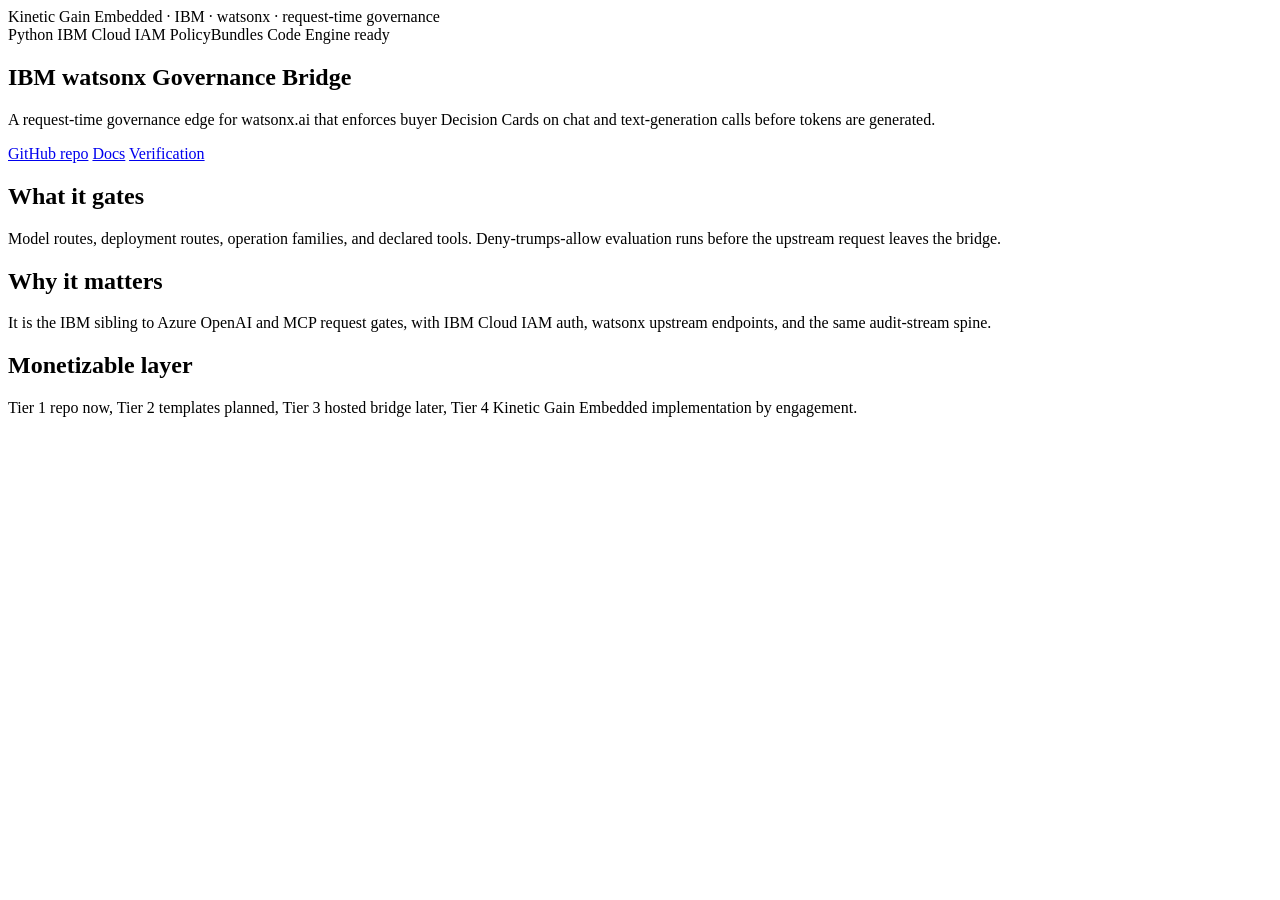
==== site/index.html @ 895012f1 "Initial commit" ====
<!doctype html>
<html lang="en">
<head>
  <meta charset="utf-8">
  <meta name="viewport" content="width=device-width, initial-scale=1">
  <title>IBM watsonx Governance Bridge</title>
  <meta name="description" content="Request-time governance bridge for IBM watsonx.ai. Enforces Decision Card derived PolicyBundles on chat and text-generation calls.">
  <link rel="canonical" href="https://watsonx.kineticgain.com/">
  <link rel="stylesheet" href="/assets/styles.css">
</head>
<body>
  <main class="wrap">
    <div class="topbar">Kinetic Gain Embedded · IBM · watsonx · request-time governance</div>
    <section class="hero">
      <div class="chips">
        <span class="chip">Python</span>
        <span class="chip">IBM Cloud IAM</span>
        <span class="chip">PolicyBundles</span>
        <span class="chip">Code Engine ready</span>
      </div>
      <h1>IBM watsonx Governance Bridge</h1>
      <p>A request-time governance edge for watsonx.ai that enforces buyer Decision Cards on chat and text-generation calls before tokens are generated.</p>
      <div class="links">
        <a class="button" href="https://github.com/mizcausevic-dev/ibm-watsonx-governance-bridge">GitHub repo</a>
        <a class="button" href="/docs/">Docs</a>
        <a class="button" href="/verification/">Verification</a>
      </div>
    </section>
    <section class="grid">
      <article class="panel">
        <h2>What it gates</h2>
        <p>Model routes, deployment routes, operation families, and declared tools. Deny-trumps-allow evaluation runs before the upstream request leaves the bridge.</p>
      </article>
      <article class="panel">
        <h2>Why it matters</h2>
        <p>It is the IBM sibling to Azure OpenAI and MCP request gates, with IBM Cloud IAM auth, watsonx upstream endpoints, and the same audit-stream spine.</p>
      </article>
      <article class="panel">
        <h2>Monetizable layer</h2>
        <p>Tier 1 repo now, Tier 2 templates planned, Tier 3 hosted bridge later, Tier 4 Kinetic Gain Embedded implementation by engagement.</p>
      </article>
    </section>
  </main>
</body>
</html>
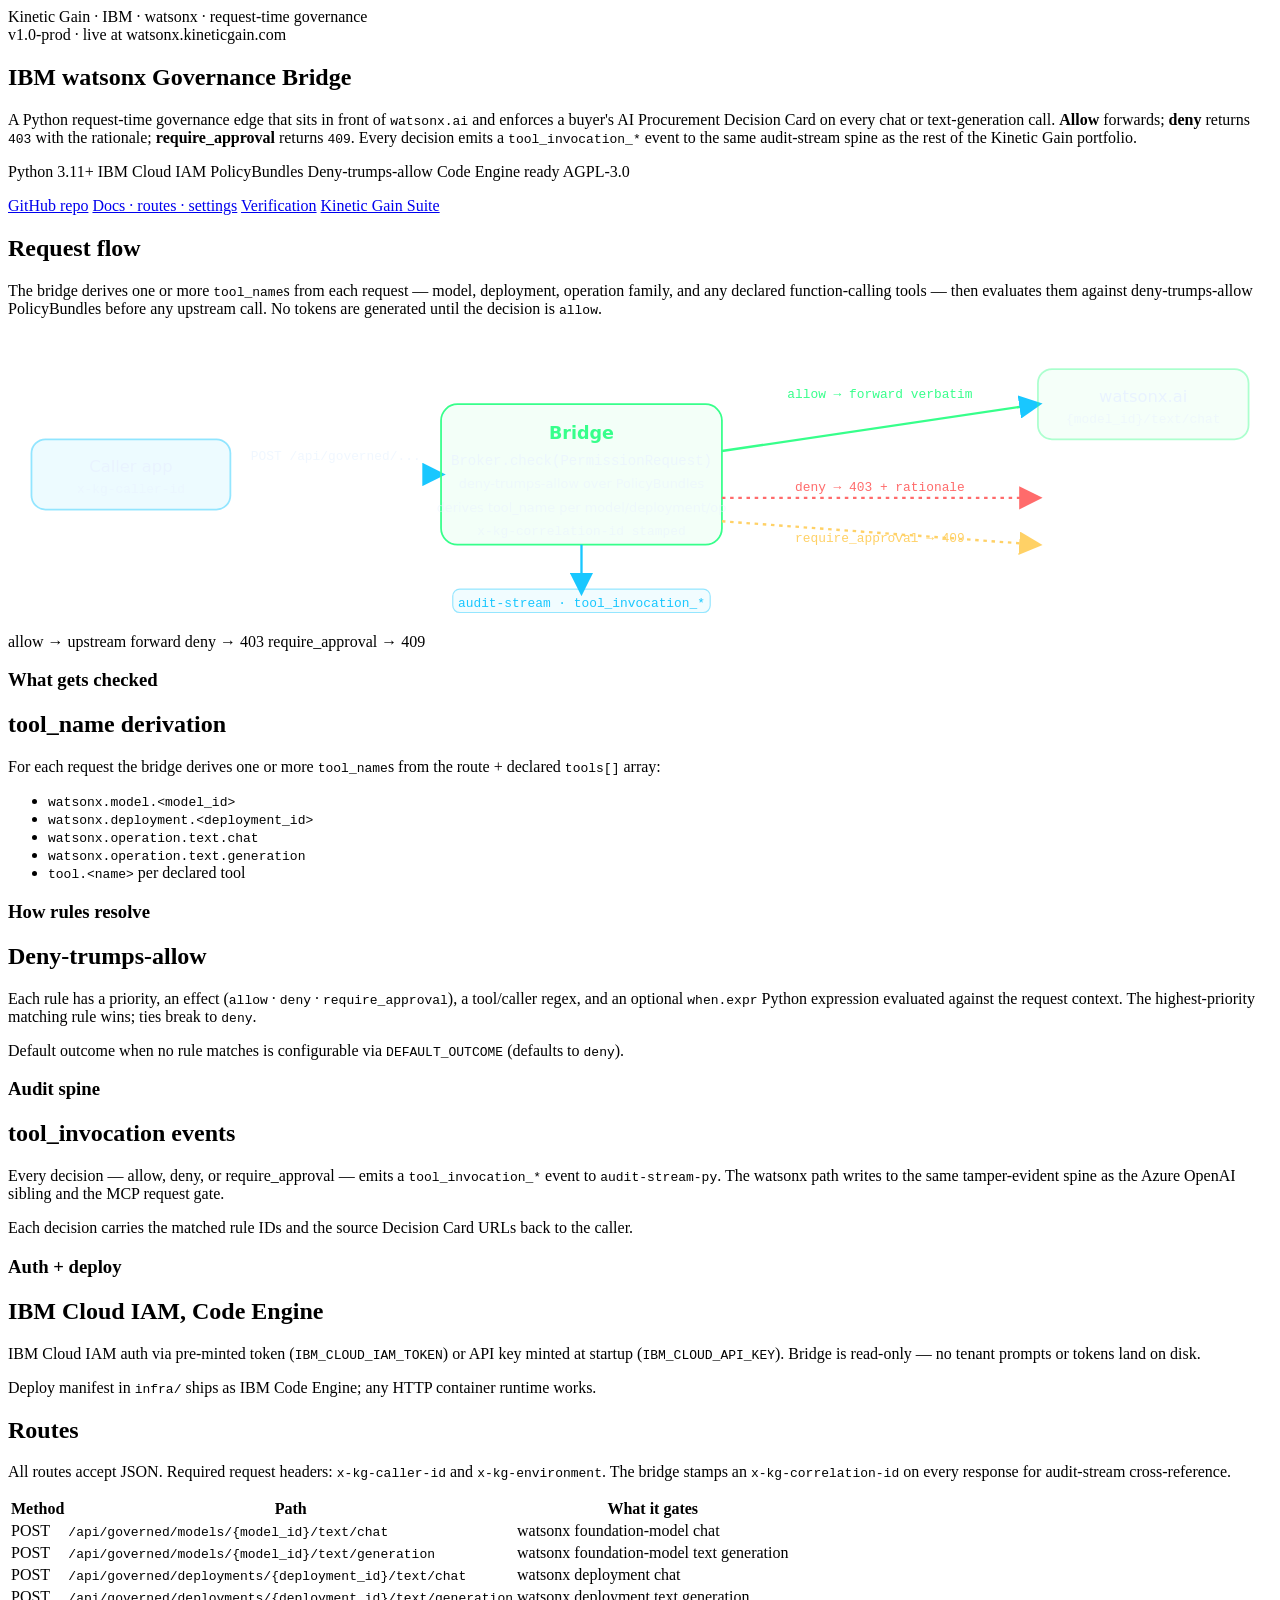
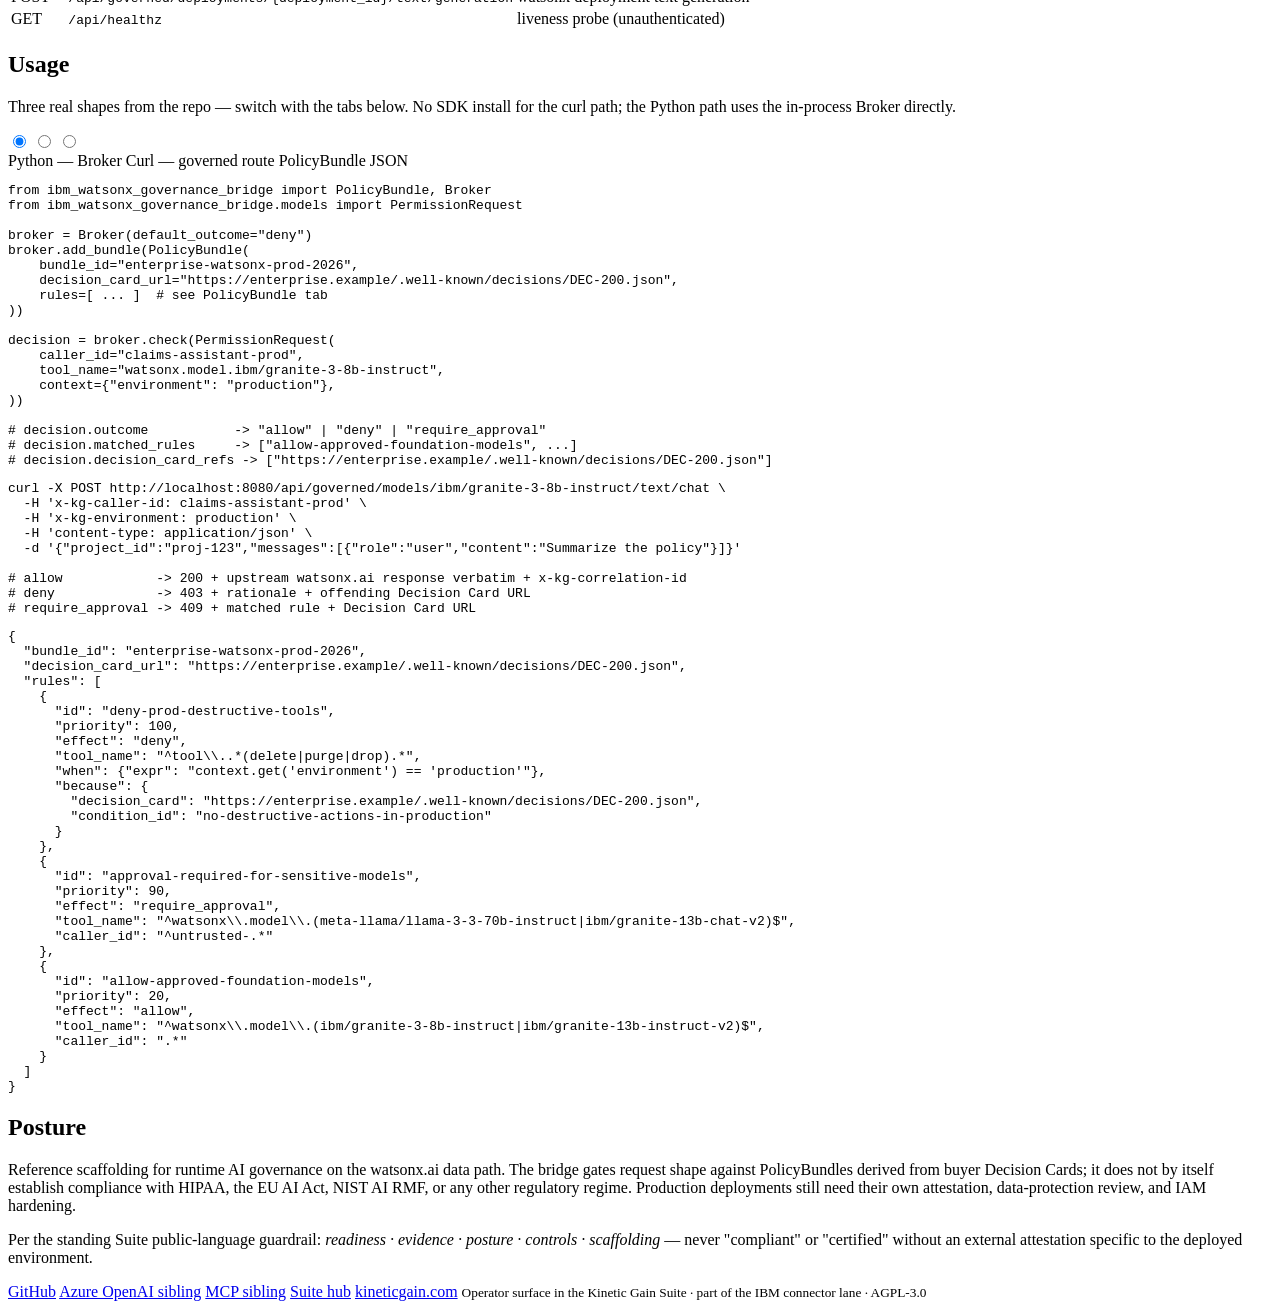
==== commit 7edfa10a: "fix(site): remove Tier roadmap notes + harden landing with repo-truth Miz flagged the live page expo" ====
--- a/site/index.html
+++ b/site/index.html
@@ -4,42 +4,277 @@
   <meta charset="utf-8">
   <meta name="viewport" content="width=device-width, initial-scale=1">
   <title>IBM watsonx Governance Bridge</title>
-  <meta name="description" content="Request-time governance bridge for IBM watsonx.ai. Enforces Decision Card derived PolicyBundles on chat and text-generation calls.">
+  <meta name="description" content="Request-time governance bridge for IBM watsonx.ai. Enforces Decision Card derived PolicyBundles on chat and text-generation calls before tokens are generated.">
+  <meta name="theme-color" content="#0f172a">
   <link rel="canonical" href="https://watsonx.kineticgain.com/">
+  <meta name="referrer" content="strict-origin-when-cross-origin">
+
+  <meta http-equiv="Content-Security-Policy" content="default-src 'self'; script-src 'self'; style-src 'self' 'unsafe-inline'; img-src 'self' data:; font-src 'self'; connect-src 'self'; frame-ancestors 'none'; base-uri 'self'; form-action 'self'; object-src 'none'; upgrade-insecure-requests">
+
+  <meta property="og:type" content="website">
+  <meta property="og:site_name" content="Kinetic Gain">
+  <meta property="og:title" content="IBM watsonx Governance Bridge">
+  <meta property="og:description" content="A request-time governance edge for IBM watsonx.ai that enforces buyer Decision Cards on chat and text-generation calls before tokens are generated. Python · IBM Cloud IAM · Code Engine.">
+  <meta property="og:url" content="https://watsonx.kineticgain.com/">
+  <meta name="twitter:card" content="summary">
+  <meta name="twitter:title" content="IBM watsonx Governance Bridge">
+  <meta name="twitter:description" content="Request-time governance edge for IBM watsonx.ai. Enforces buyer Decision Cards on chat + text-generation calls.">
+
   <link rel="stylesheet" href="/assets/styles.css">
 </head>
 <body>
   <main class="wrap">
-    <div class="topbar">Kinetic Gain Embedded · IBM · watsonx · request-time governance</div>
+    <div class="topbar">Kinetic Gain · IBM · watsonx · request-time governance</div>
+
+    <!-- =========================== HERO =========================== -->
     <section class="hero">
-      <div class="chips">
-        <span class="chip">Python</span>
+      <span class="status"><span class="dot" aria-hidden="true"></span>v1.0-prod · live at watsonx.kineticgain.com</span>
+      <h1>IBM watsonx Governance Bridge</h1>
+      <p class="lede">A Python request-time governance edge that sits in front of <code>watsonx.ai</code> and enforces a buyer's AI Procurement Decision Card on every chat or text-generation call. <strong>Allow</strong> forwards; <strong>deny</strong> returns <code>403</code> with the rationale; <strong>require_approval</strong> returns <code>409</code>. Every decision emits a <code>tool_invocation_*</code> event to the same audit-stream spine as the rest of the Kinetic Gain portfolio.</p>
+      <div class="chips" style="margin-top:14px">
+        <span class="chip">Python 3.11+</span>
         <span class="chip">IBM Cloud IAM</span>
         <span class="chip">PolicyBundles</span>
+        <span class="chip">Deny-trumps-allow</span>
         <span class="chip">Code Engine ready</span>
-      </div>
-      <h1>IBM watsonx Governance Bridge</h1>
-      <p>A request-time governance edge for watsonx.ai that enforces buyer Decision Cards on chat and text-generation calls before tokens are generated.</p>
-      <div class="links">
+        <span class="chip">AGPL-3.0</span>
+      </div>
+      <div class="links" style="margin-top:16px">
         <a class="button" href="https://github.com/mizcausevic-dev/ibm-watsonx-governance-bridge">GitHub repo</a>
-        <a class="button" href="/docs/">Docs</a>
+        <a class="button" href="/docs/">Docs · routes · settings</a>
         <a class="button" href="/verification/">Verification</a>
-      </div>
-    </section>
-    <section class="grid">
-      <article class="panel">
-        <h2>What it gates</h2>
-        <p>Model routes, deployment routes, operation families, and declared tools. Deny-trumps-allow evaluation runs before the upstream request leaves the bridge.</p>
-      </article>
-      <article class="panel">
-        <h2>Why it matters</h2>
-        <p>It is the IBM sibling to Azure OpenAI and MCP request gates, with IBM Cloud IAM auth, watsonx upstream endpoints, and the same audit-stream spine.</p>
-      </article>
-      <article class="panel">
-        <h2>Monetizable layer</h2>
-        <p>Tier 1 repo now, Tier 2 templates planned, Tier 3 hosted bridge later, Tier 4 Kinetic Gain Embedded implementation by engagement.</p>
-      </article>
-    </section>
+        <a class="button" href="https://suite.kineticgain.com/">Kinetic Gain Suite</a>
+      </div>
+    </section>
+
+    <!-- =========================== ARCHITECTURE =========================== -->
+    <section class="arch">
+      <h2>Request flow</h2>
+      <p>The bridge derives one or more <code>tool_name</code>s from each request — model, deployment, operation family, and any declared function-calling tools — then evaluates them against deny-trumps-allow PolicyBundles before any upstream call. No tokens are generated until the decision is <code>allow</code>.</p>
+
+      <div class="arch-svg-wrap" aria-hidden="true">
+        <svg class="arch-svg" viewBox="0 0 1080 240" xmlns="http://www.w3.org/2000/svg" role="img" aria-label="Request flow: caller posts to bridge, bridge evaluates PolicyBundle, emits audit-stream event, then forwards to watsonx.ai on allow.">
+          <defs>
+            <linearGradient id="g1" x1="0%" y1="0%" x2="100%" y2="0%">
+              <stop offset="0%" stop-color="#19c7ff" stop-opacity="0.7"/>
+              <stop offset="100%" stop-color="#37ff8b" stop-opacity="0.7"/>
+            </linearGradient>
+            <marker id="arrow" markerWidth="10" markerHeight="10" refX="8" refY="5" orient="auto">
+              <path d="M0 0 L10 5 L0 10 z" fill="#19c7ff"/>
+            </marker>
+            <marker id="arrow-deny" markerWidth="10" markerHeight="10" refX="8" refY="5" orient="auto">
+              <path d="M0 0 L10 5 L0 10 z" fill="#ff6b6b"/>
+            </marker>
+            <marker id="arrow-warn" markerWidth="10" markerHeight="10" refX="8" refY="5" orient="auto">
+              <path d="M0 0 L10 5 L0 10 z" fill="#ffd166"/>
+            </marker>
+          </defs>
+
+          <!-- Caller -->
+          <g>
+            <rect x="20" y="90" width="170" height="60" rx="12" fill="rgba(25,199,255,0.08)" stroke="rgba(25,199,255,0.45)" stroke-width="1.5"/>
+            <text x="105" y="118" text-anchor="middle" fill="#e9f3ff" font-size="14" font-family="ui-sans-serif,system-ui">Caller app</text>
+            <text x="105" y="136" text-anchor="middle" fill="rgba(233,243,255,0.6)" font-size="11" font-family="ui-monospace,monospace">x-kg-caller-id</text>
+          </g>
+
+          <!-- Caller -> Bridge -->
+          <line class="arch-flow" x1="190" y1="120" x2="370" y2="120" stroke="url(#g1)" stroke-width="2" marker-end="url(#arrow)"/>
+          <text x="280" y="108" text-anchor="middle" fill="rgba(233,243,255,0.7)" font-size="11" font-family="ui-monospace,monospace">POST /api/governed/...</text>
+
+          <!-- Bridge (central) -->
+          <g>
+            <rect x="370" y="60" width="240" height="120" rx="14" fill="rgba(55,255,139,0.06)" stroke="#37ff8b" stroke-width="1.5"/>
+            <text x="490" y="90" text-anchor="middle" fill="#37ff8b" font-size="15" font-weight="600" font-family="ui-sans-serif,system-ui">Bridge</text>
+            <text x="490" y="112" text-anchor="middle" fill="rgba(233,243,255,0.75)" font-size="12" font-family="ui-monospace,monospace">Broker.check(PermissionRequest)</text>
+            <text x="490" y="132" text-anchor="middle" fill="rgba(233,243,255,0.55)" font-size="11" font-family="ui-sans-serif,system-ui">deny-trumps-allow over PolicyBundles</text>
+            <text x="490" y="152" text-anchor="middle" fill="rgba(233,243,255,0.55)" font-size="11" font-family="ui-sans-serif,system-ui">derives tool_name per model/deployment/op</text>
+            <text x="490" y="172" text-anchor="middle" fill="rgba(233,243,255,0.55)" font-size="11" font-family="ui-monospace,monospace">x-kg-correlation-id stamped</text>
+          </g>
+
+          <!-- Bridge -> watsonx.ai (allow) -->
+          <line class="arch-flow" x1="610" y1="100" x2="880" y2="60" stroke="#37ff8b" stroke-width="2" marker-end="url(#arrow)"/>
+          <text x="745" y="55" text-anchor="middle" fill="#37ff8b" font-size="11" font-family="ui-monospace,monospace">allow → forward verbatim</text>
+          <g>
+            <rect x="880" y="30" width="180" height="60" rx="12" fill="rgba(55,255,139,0.05)" stroke="rgba(55,255,139,0.4)" stroke-width="1.5"/>
+            <text x="970" y="58" text-anchor="middle" fill="#e9f3ff" font-size="14" font-family="ui-sans-serif,system-ui">watsonx.ai</text>
+            <text x="970" y="76" text-anchor="middle" fill="rgba(233,243,255,0.55)" font-size="11" font-family="ui-monospace,monospace">{model_id}/text/chat</text>
+          </g>
+
+          <!-- Bridge -> 403/409 (deny / approval) -->
+          <line x1="610" y1="140" x2="880" y2="140" stroke="#ff6b6b" stroke-width="2" stroke-dasharray="3 4" marker-end="url(#arrow-deny)"/>
+          <text x="745" y="134" text-anchor="middle" fill="#ff6b6b" font-size="11" font-family="ui-monospace,monospace">deny → 403 + rationale</text>
+          <line x1="610" y1="160" x2="880" y2="180" stroke="#ffd166" stroke-width="2" stroke-dasharray="3 4" marker-end="url(#arrow-warn)"/>
+          <text x="745" y="178" text-anchor="middle" fill="#ffd166" font-size="11" font-family="ui-monospace,monospace">require_approval → 409</text>
+
+          <!-- Audit-stream emit -->
+          <line class="arch-flow" x1="490" y1="180" x2="490" y2="220" stroke="#19c7ff" stroke-width="2" marker-end="url(#arrow)"/>
+          <g>
+            <rect x="380" y="218" width="220" height="20" rx="6" fill="rgba(25,199,255,0.06)" stroke="rgba(25,199,255,0.45)" stroke-width="1"/>
+            <text x="490" y="233" text-anchor="middle" fill="#19c7ff" font-size="11" font-family="ui-monospace,monospace">audit-stream · tool_invocation_*</text>
+          </g>
+        </svg>
+      </div>
+
+      <div style="margin-top:14px">
+        <span class="outcome allow"><span class="pip"></span>allow → upstream forward</span>
+        <span class="outcome deny"><span class="pip"></span>deny → 403</span>
+        <span class="outcome approval"><span class="pip"></span>require_approval → 409</span>
+      </div>
+    </section>
+
+    <!-- =========================== FEATURES =========================== -->
+    <section class="grid-4">
+      <article class="panel">
+        <h3>What gets checked</h3>
+        <h2>tool_name derivation</h2>
+        <p>For each request the bridge derives one or more <code>tool_name</code>s from the route + declared <code>tools[]</code> array:</p>
+        <ul>
+          <li><code>watsonx.model.&lt;model_id&gt;</code></li>
+          <li><code>watsonx.deployment.&lt;deployment_id&gt;</code></li>
+          <li><code>watsonx.operation.text.chat</code></li>
+          <li><code>watsonx.operation.text.generation</code></li>
+          <li><code>tool.&lt;name&gt;</code> per declared tool</li>
+        </ul>
+      </article>
+
+      <article class="panel">
+        <h3>How rules resolve</h3>
+        <h2>Deny-trumps-allow</h2>
+        <p>Each rule has a priority, an effect (<code>allow</code> · <code>deny</code> · <code>require_approval</code>), a tool/caller regex, and an optional <code>when.expr</code> Python expression evaluated against the request context. The highest-priority matching rule wins; ties break to <code>deny</code>.</p>
+        <p>Default outcome when no rule matches is configurable via <code>DEFAULT_OUTCOME</code> (defaults to <code>deny</code>).</p>
+      </article>
+
+      <article class="panel">
+        <h3>Audit spine</h3>
+        <h2>tool_invocation events</h2>
+        <p>Every decision — allow, deny, or require_approval — emits a <code>tool_invocation_*</code> event to <code>audit-stream-py</code>. The watsonx path writes to the same tamper-evident spine as the Azure OpenAI sibling and the MCP request gate.</p>
+        <p>Each decision carries the matched rule IDs and the source Decision Card URLs back to the caller.</p>
+      </article>
+
+      <article class="panel">
+        <h3>Auth + deploy</h3>
+        <h2>IBM Cloud IAM, Code Engine</h2>
+        <p>IBM Cloud IAM auth via pre-minted token (<code>IBM_CLOUD_IAM_TOKEN</code>) or API key minted at startup (<code>IBM_CLOUD_API_KEY</code>). Bridge is read-only — no tenant prompts or tokens land on disk.</p>
+        <p>Deploy manifest in <code>infra/</code> ships as IBM Code Engine; any HTTP container runtime works.</p>
+      </article>
+    </section>
+
+    <!-- =========================== ROUTES =========================== -->
+    <section class="routes">
+      <h2>Routes</h2>
+      <p>All routes accept JSON. Required request headers: <code>x-kg-caller-id</code> and <code>x-kg-environment</code>. The bridge stamps an <code>x-kg-correlation-id</code> on every response for audit-stream cross-reference.</p>
+      <table>
+        <thead><tr><th>Method</th><th>Path</th><th>What it gates</th></tr></thead>
+        <tbody>
+          <tr><td><span class="method post">POST</span></td><td><code>/api/governed/models/{model_id}/text/chat</code></td><td>watsonx foundation-model chat</td></tr>
+          <tr><td><span class="method post">POST</span></td><td><code>/api/governed/models/{model_id}/text/generation</code></td><td>watsonx foundation-model text generation</td></tr>
+          <tr><td><span class="method post">POST</span></td><td><code>/api/governed/deployments/{deployment_id}/text/chat</code></td><td>watsonx deployment chat</td></tr>
+          <tr><td><span class="method post">POST</span></td><td><code>/api/governed/deployments/{deployment_id}/text/generation</code></td><td>watsonx deployment text generation</td></tr>
+          <tr><td><span class="method get">GET</span></td><td><code>/api/healthz</code></td><td>liveness probe (unauthenticated)</td></tr>
+        </tbody>
+      </table>
+    </section>
+
+    <!-- =========================== USAGE (TABS, ZERO JS) =========================== -->
+    <section class="code-stack">
+      <h2>Usage</h2>
+      <p>Three real shapes from the repo — switch with the tabs below. No SDK install for the curl path; the Python path uses the in-process Broker directly.</p>
+
+      <input type="radio" name="usage" id="tab-py" checked>
+      <input type="radio" name="usage" id="tab-curl">
+      <input type="radio" name="usage" id="tab-bundle">
+
+      <div class="tabs">
+        <label for="tab-py">Python — Broker</label>
+        <label for="tab-curl">Curl — governed route</label>
+        <label for="tab-bundle">PolicyBundle JSON</label>
+      </div>
+
+      <div class="tab-panels">
+        <div id="panel-py" class="tab-panel">
+<pre><code>from ibm_watsonx_governance_bridge import PolicyBundle, Broker
+from ibm_watsonx_governance_bridge.models import PermissionRequest
+
+broker = Broker(default_outcome="deny")
+broker.add_bundle(PolicyBundle(
+    bundle_id="enterprise-watsonx-prod-2026",
+    decision_card_url="https://enterprise.example/.well-known/decisions/DEC-200.json",
+    rules=[ ... ]  # see PolicyBundle tab
+))
+
+decision = broker.check(PermissionRequest(
+    caller_id="claims-assistant-prod",
+    tool_name="watsonx.model.ibm/granite-3-8b-instruct",
+    context={"environment": "production"},
+))
+
+# decision.outcome           -&gt; "allow" | "deny" | "require_approval"
+# decision.matched_rules     -&gt; ["allow-approved-foundation-models", ...]
+# decision.decision_card_refs -&gt; ["https://enterprise.example/.well-known/decisions/DEC-200.json"]</code></pre>
+        </div>
+        <div id="panel-curl" class="tab-panel">
+<pre><code>curl -X POST http://localhost:8080/api/governed/models/ibm/granite-3-8b-instruct/text/chat \
+  -H 'x-kg-caller-id: claims-assistant-prod' \
+  -H 'x-kg-environment: production' \
+  -H 'content-type: application/json' \
+  -d '{"project_id":"proj-123","messages":[{"role":"user","content":"Summarize the policy"}]}'
+
+# allow            -&gt; 200 + upstream watsonx.ai response verbatim + x-kg-correlation-id
+# deny             -&gt; 403 + rationale + offending Decision Card URL
+# require_approval -&gt; 409 + matched rule + Decision Card URL</code></pre>
+        </div>
+        <div id="panel-bundle" class="tab-panel">
+<pre><code>{
+  "bundle_id": "enterprise-watsonx-prod-2026",
+  "decision_card_url": "https://enterprise.example/.well-known/decisions/DEC-200.json",
+  "rules": [
+    {
+      "id": "deny-prod-destructive-tools",
+      "priority": 100,
+      "effect": "deny",
+      "tool_name": "^tool\\..*(delete|purge|drop).*",
+      "when": {"expr": "context.get('environment') == 'production'"},
+      "because": {
+        "decision_card": "https://enterprise.example/.well-known/decisions/DEC-200.json",
+        "condition_id": "no-destructive-actions-in-production"
+      }
+    },
+    {
+      "id": "approval-required-for-sensitive-models",
+      "priority": 90,
+      "effect": "require_approval",
+      "tool_name": "^watsonx\\.model\\.(meta-llama/llama-3-3-70b-instruct|ibm/granite-13b-chat-v2)$",
+      "caller_id": "^untrusted-.*"
+    },
+    {
+      "id": "allow-approved-foundation-models",
+      "priority": 20,
+      "effect": "allow",
+      "tool_name": "^watsonx\\.model\\.(ibm/granite-3-8b-instruct|ibm/granite-13b-instruct-v2)$",
+      "caller_id": ".*"
+    }
+  ]
+}</code></pre>
+        </div>
+      </div>
+    </section>
+
+    <!-- =========================== POSTURE =========================== -->
+    <section class="panel">
+      <h2>Posture</h2>
+      <p>Reference scaffolding for runtime AI governance on the watsonx.ai data path. The bridge gates request shape against PolicyBundles derived from buyer Decision Cards; it does not by itself establish compliance with HIPAA, the EU AI Act, NIST AI RMF, or any other regulatory regime. Production deployments still need their own attestation, data-protection review, and IAM hardening.</p>
+      <p>Per the standing Suite public-language guardrail: <em>readiness · evidence · posture · controls · scaffolding</em> — never "compliant" or "certified" without an external attestation specific to the deployed environment.</p>
+    </section>
+
+    <!-- =========================== FOOTER =========================== -->
+    <div class="footer-block">
+      <a href="https://github.com/mizcausevic-dev/ibm-watsonx-governance-bridge">GitHub</a>
+      <a href="https://github.com/mizcausevic-dev/azure-openai-governance-bridge">Azure OpenAI sibling</a>
+      <a href="https://github.com/mizcausevic-dev/mcp-permission-broker">MCP sibling</a>
+      <a href="https://suite.kineticgain.com/">Suite hub</a>
+      <a href="https://kineticgain.com/">kineticgain.com</a>
+      <small>Operator surface in the Kinetic Gain Suite · part of the IBM connector lane · AGPL-3.0</small>
+    </div>
   </main>
 </body>
 </html>
